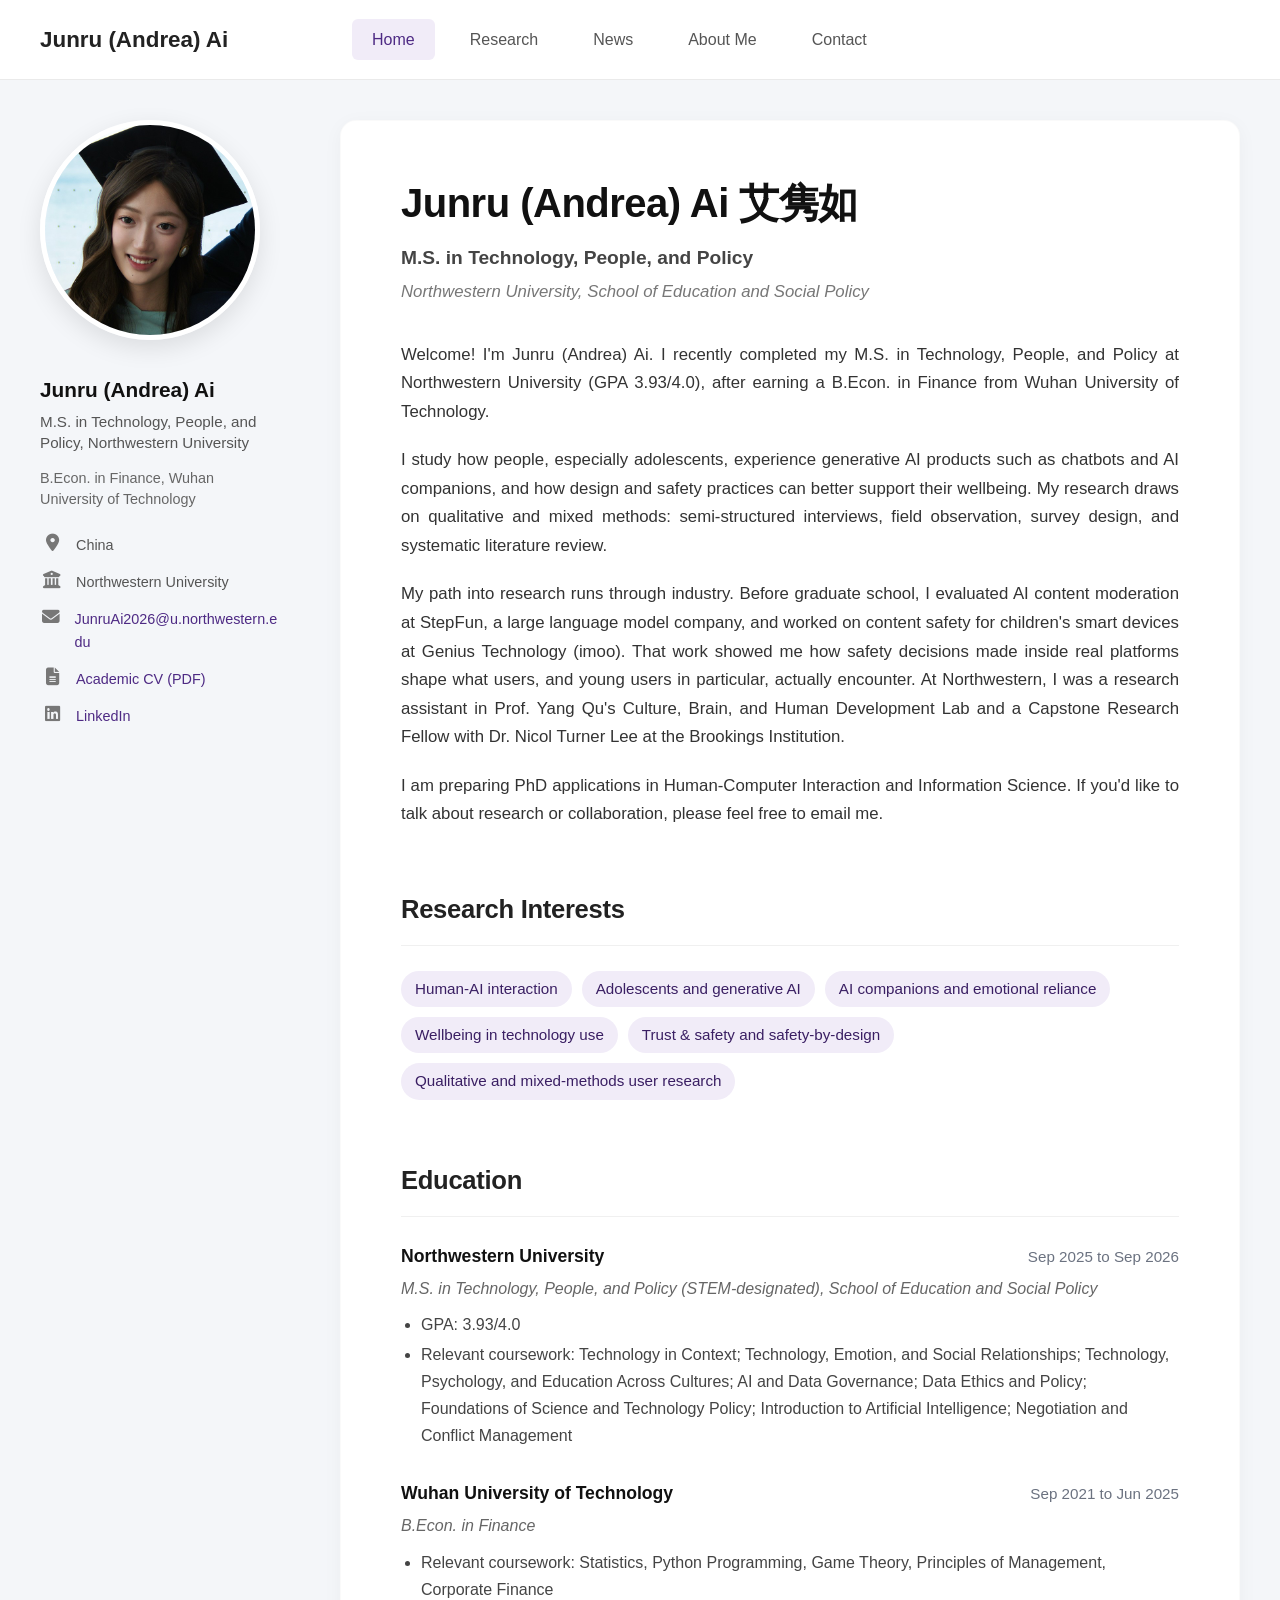
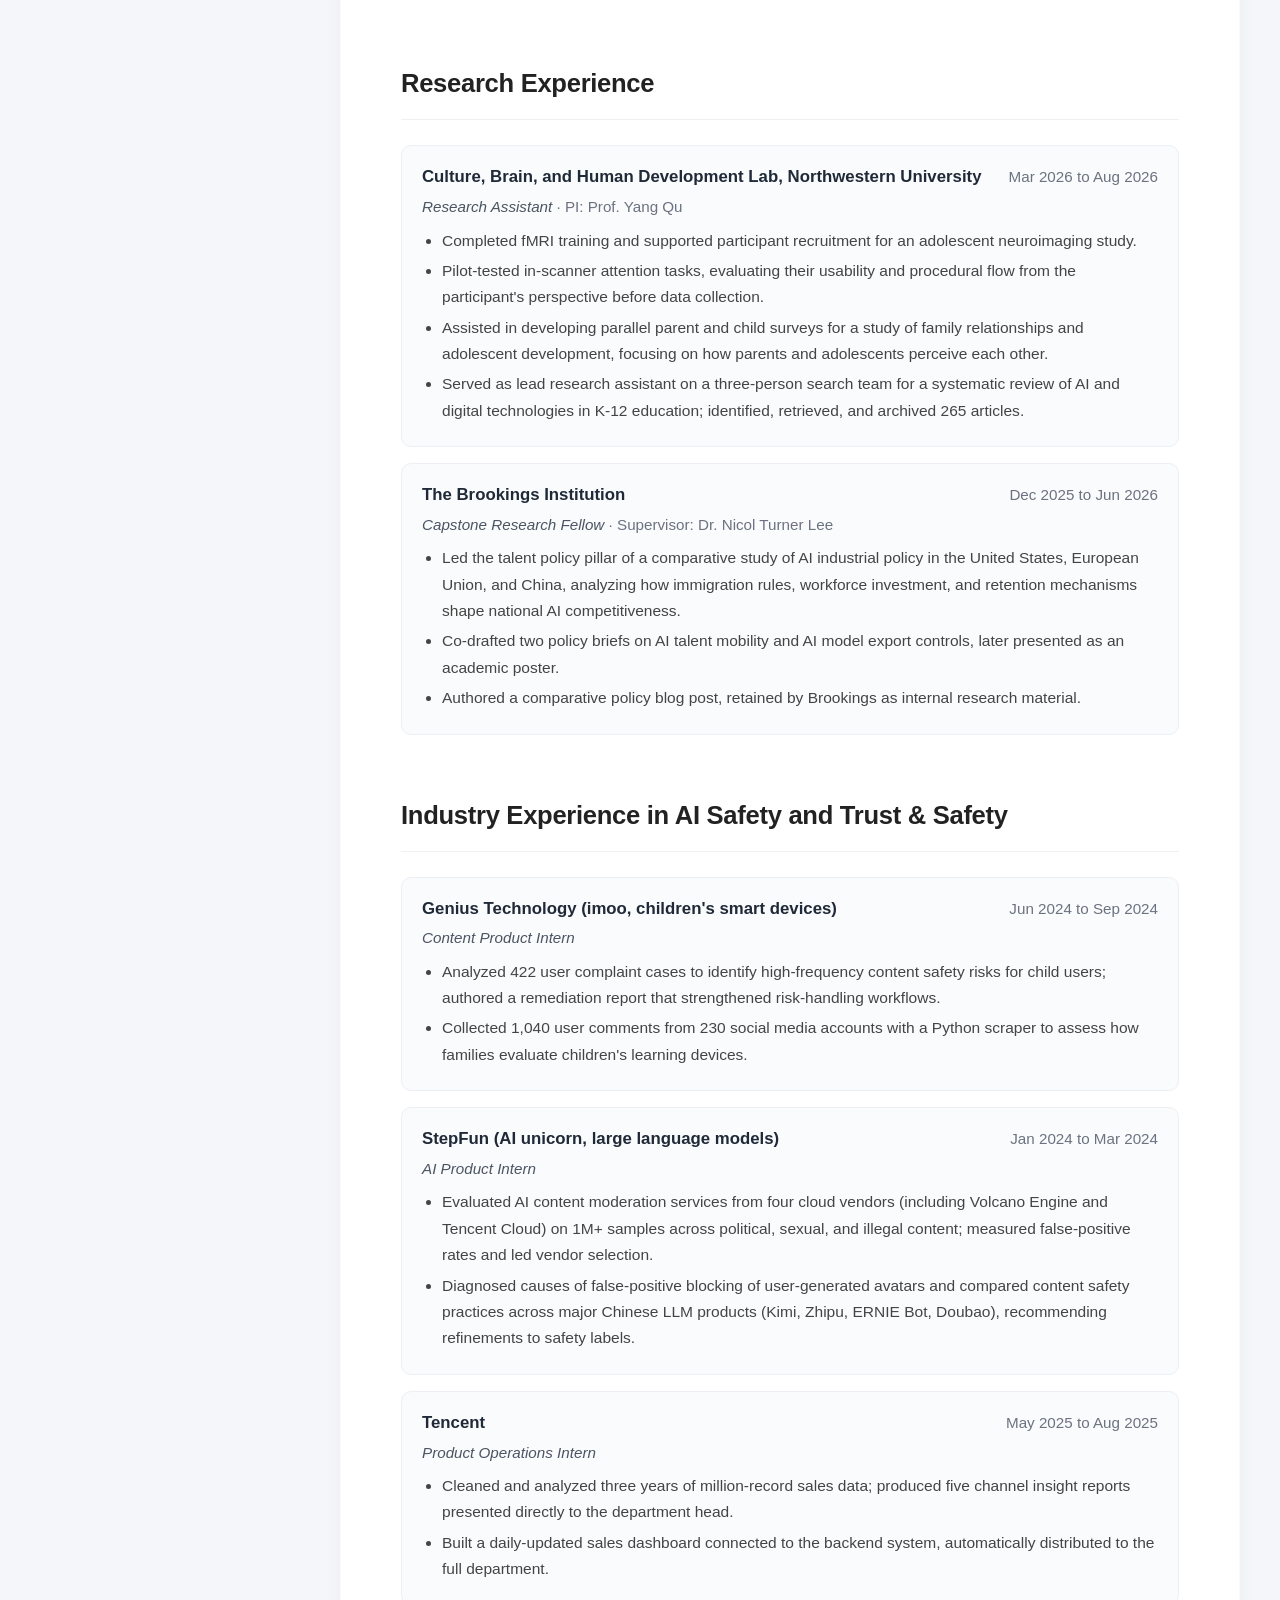
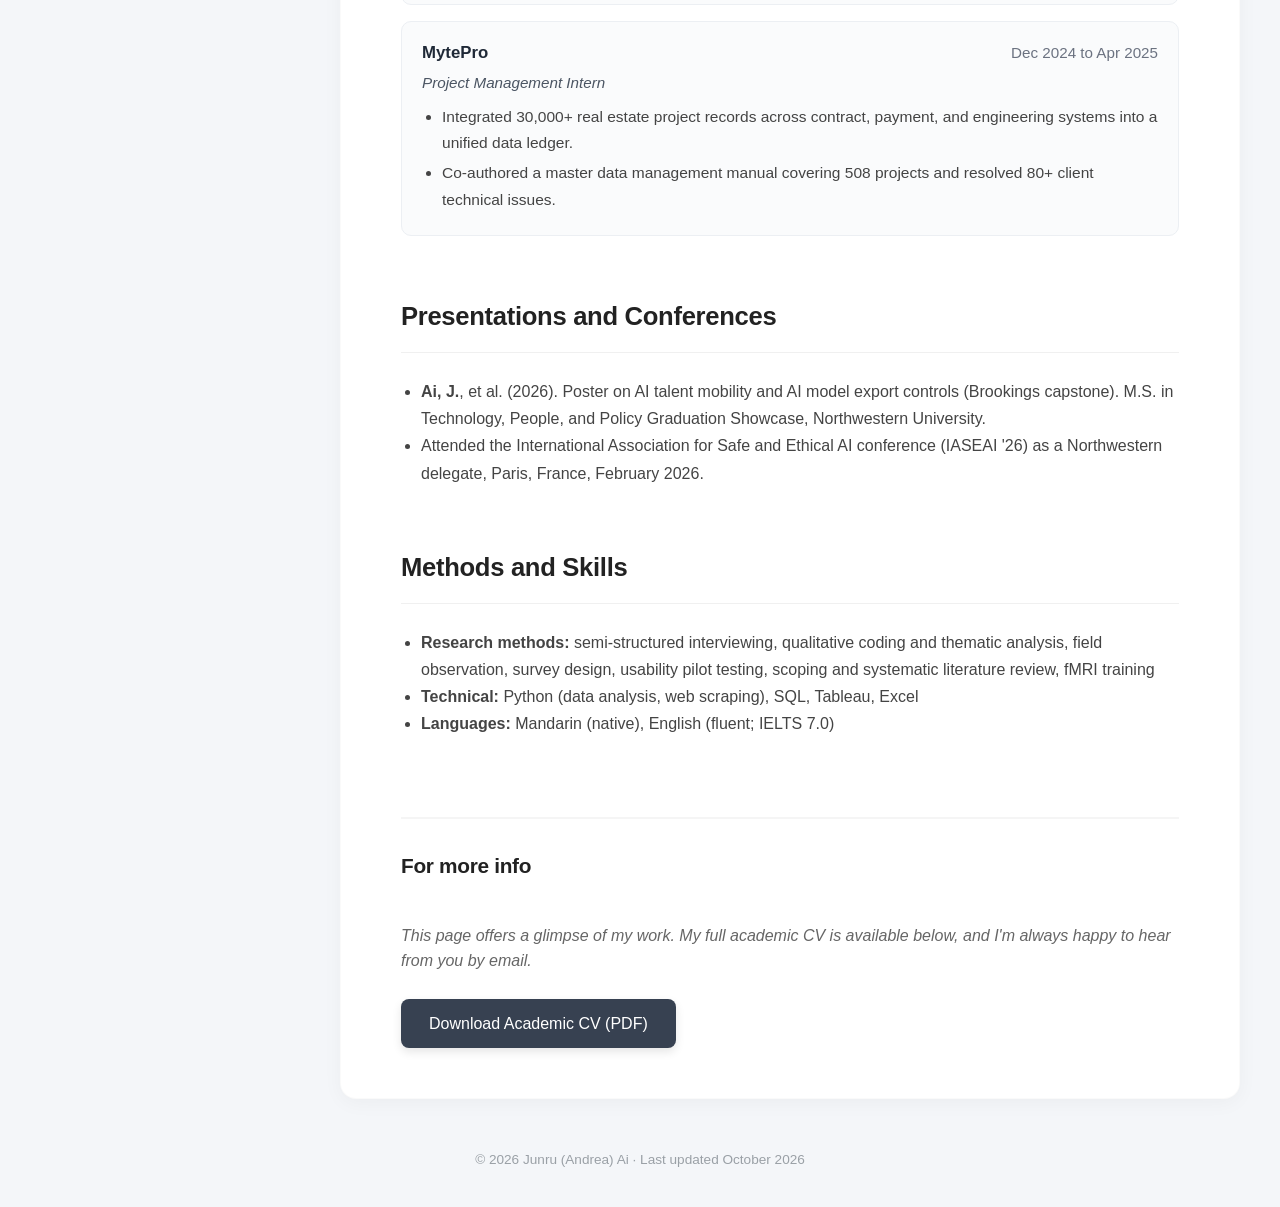
==== index.html @ 9b5dbeee "Add files via upload" ====
<!DOCTYPE html>
<html lang="en">
<head>
    <meta charset="UTF-8">
    <meta name="viewport" content="width=device-width, initial-scale=1.0">
    <title>Junru (Andrea) Ai</title>
    <meta name="description" content="Junru (Andrea) Ai: human-AI interaction, adolescents and generative AI, trust and safety. M.S., Northwestern University.">
    <link rel="icon" href="images/profile.jpg">
    <link href="https://cdnjs.cloudflare.com/ajax/libs/font-awesome/6.7.2/css/all.min.css" rel="stylesheet">
    <link rel="stylesheet" href="style.css">
</head>
<body>
    <header>
        <nav>
            <a href="index.html" class="nav-brand">Junru (Andrea) Ai</a>
            <button class="nav-toggle" type="button" aria-label="Menu" aria-expanded="false">☰</button>
            <div class="nav-links">
                <a href="index.html" class="nav-btn active">Home</a>
                <a href="research.html" class="nav-btn">Research</a>
                <a href="news.html" class="nav-btn">News</a>
                <a href="aboutme.html" class="nav-btn">About Me</a>
                <a href="contact.html" class="nav-btn">Contact</a>
            </div>
        </nav>
    </header>

    <div class="container">
        <aside class="sidebar" id="sidebar-container"></aside>

        <main class="main-content" id="home-content">
            <h1 class="main-header-name" id="home-name"></h1>
            <div class="main-header-title" id="home-title"></div>
            <div class="main-header-dept" id="home-dept"></div>
            <div class="bio-text" id="home-bio"></div>

            <h2 class="section-title" id="interests-title"></h2>
            <div id="interests-list"></div>

            <h2 class="section-title" id="edu-title"></h2>
            <ul class="content-list" id="edu-list"></ul>

            <h2 class="section-title" id="exp1-title"></h2>
            <div class="experience-compact-list" id="exp1-list"></div>

            <h2 class="section-title" id="exp2-title"></h2>
            <div class="experience-compact-list" id="exp2-list"></div>

            <h2 class="section-title" id="list1-title"></h2>
            <ul class="bullet-list" id="list1"></ul>

            <h2 class="section-title" id="list2-title"></h2>
            <ul class="bullet-list" id="list2"></ul>

            <div class="footer-section">
                <h2 class="section-title" id="footer-title" style="margin-top:0; border:none; font-size:1.3rem;"></h2>
                <p class="footer-note" id="footer-note"></p>
                <a href="#" class="btn-download" id="btn-cv" target="_blank" rel="noopener"></a>
            </div>
        </main>
    </div>
    <footer class="site-footer">© <span id="year">2026</span> Junru (Andrea) Ai · Last updated October 2026</footer>

    <script src="sidebar_data.js"></script>
    <script src="home_data.js"></script>
    <script src="main.js"></script>
</body>
</html>
---- style.css ----
:root {
    --accent: #4E2A84;        /* Northwestern purple; change here to re-theme the whole site */
    --accent-dark: #3a1f63;
    --accent-soft: #f1ecf8;
}
/* style.css */

/* --- 全局设置 --- */
* { box-sizing: border-box; margin: 0; padding: 0; }

body {
    font-family: -apple-system, BlinkMacSystemFont, "Segoe UI", Roboto, "Helvetica Neue", Arial, "PingFang SC", "Hiragino Sans GB", "Microsoft YaHei", sans-serif;
    line-height: 1.6;
    color: #333;
    background-color: #f4f6f9;
}

a { color: var(--accent); text-decoration: none; transition: color 0.2s; }
a:hover { color: var(--accent-dark); text-decoration: none; }

/* --- 顶部导航栏 --- */
header {
    background-color: rgba(255, 255, 255, 0.95);
    backdrop-filter: blur(10px);
    border-bottom: 1px solid #eaeaea;
    position: sticky;
    top: 0;
    z-index: 9999; /* ✅ 提高层级，避免手机端被内容盖住 */
    width: 100%;
    height: 80px;
    display: flex;
    align-items: center;
}

nav {
    max-width: 1450px;
    width: 100%;
    margin: 0 auto;
    padding: 0 40px;
    height: 100%;
    display: flex;
    justify-content: flex-start;
    align-items: center;
    gap: 12px;
}

/* 名字 (Logo) */
.nav-brand {
    font-weight: 700;
    font-size: 1.4rem;
    color: #222;
    cursor: pointer;
    width: 240px;
    flex-shrink: 0;
}

/* ✅ 手机端汉堡按钮（默认隐藏，移动端显示） */
.nav-toggle {
    display: none;
    margin-left: auto;
    border: 0;
    background: transparent;
    font-size: 22px;
    padding: 10px 12px;
    cursor: pointer;
    color: #333;
}

/* 导航链接组 */
.nav-links {
    display: flex;
    align-items: center;
    margin-left: 60px;
    gap: 15px;
}

.nav-btn {
    font-size: 1rem;
    color: #555;
    font-weight: 500;
    padding: 8px 20px;
    border-radius: 6px;
    transition: all 0.2s ease;
}

.nav-btn:hover, .nav-btn.active {
    color: var(--accent);
    background-color: var(--accent-soft);
}

.fa-cog { color: #999; cursor: pointer; margin-left: 20px; transition: color 0.2s; }
.fa-cog:hover { color: #555; }


/* --- 核心布局 --- */
.container {
    max-width: 1450px;
    margin: 0 auto;
    padding: 40px 40px;
    display: flex;
    gap: 60px;
    align-items: flex-start;
}

/* --- 左侧侧边栏 (Sidebar) --- */
.sidebar {
    width: 240px;
    flex-shrink: 0;
    text-align: left;

    position: sticky;
    top: 110px; /* Header(80) + 视觉间距(30) */

    height: fit-content;
}

.profile-img {
    width: 100%;
    max-width: 220px;
    aspect-ratio: 1/1;
    border-radius: 50%;
    object-fit: cover;
    margin-bottom: 25px;
    box-shadow: 0 8px 25px rgba(0,0,0,0.1);
    border: 5px solid #fff;
}

.sidebar-name { font-size: 1.3rem; font-weight: 700; color: #111; margin-bottom: 5px; }
.sidebar-title { font-size: 0.95rem; color: #555; margin-bottom: 15px; line-height: 1.4; }
.sidebar-school { font-size: 0.9rem; color: #666; margin-bottom: 25px; line-height: 1.4; }

.sidebar-info { list-style: none; font-size: 0.95rem; color: #555; }
.sidebar-info li { margin-bottom: 14px; display: flex; align-items: center; }
.sidebar-info i { width: 24px; margin-right: 12px; color: #777; text-align: center; font-size: 1.1rem; }


/* --- 右侧主要内容 (Main Content) --- */
.main-content {
    flex-grow: 1;
    max-width: 100%;

    background-color: #fff;
    padding: 50px 60px;
    border-radius: 16px;
    box-shadow: 0 4px 20px rgba(0,0,0,0.04);
    border: 1px solid rgba(0,0,0,0.02);
}

.main-header-name { font-size: 2.5rem; font-weight: 700; margin-bottom: 8px; color: #111; letter-spacing: -0.5px;}
.main-header-title { font-size: 1.2rem; font-weight: 600; color: #444; margin-bottom: 5px; }
.main-header-dept { font-style: italic; color: #777; margin-bottom: 35px; font-size: 1.05rem; }
.bio-text p { margin-bottom: 20px; text-align: justify; color: #333; font-size: 1.05rem; line-height: 1.7; }
.section-title { font-size: 1.6rem; font-weight: 700; margin-top: 60px; margin-bottom: 25px; padding-bottom: 15px; border-bottom: 1px solid #f0f0f0; color: #222; letter-spacing: -0.3px; }

/* 列表样式 */
.content-list li { margin-bottom: 30px; }
.list-header { font-weight: 700; color: #111; font-size: 1.1rem; margin-bottom: 6px; }
.list-sub { color: #666; font-style: italic; margin-bottom: 10px; font-size: 1rem;}
ul.bullet-list { list-style-type: disc; margin-left: 20px; color: #444; font-size: 1rem; line-height: 1.7; }

/* --- Publications 专属样式 --- */
.pub-grid {
    display: grid;
    grid-template-columns: 1fr;
    gap: 50px;
    margin-bottom: 50px;
}

.pub-card {
    display: block;
    background: #fff;
    border: 1px solid #f0f0f0;
    border-radius: 10px;
    overflow: hidden;
    text-decoration: none;
    color: inherit;
    transition: transform 0.3s ease, box-shadow 0.3s ease, border-color 0.3s;
    cursor: pointer;
}

.pub-card:hover {
    transform: translateY(-5px);
    box-shadow: 0 12px 30px rgba(0,0,0,0.08);
    border-color: var(--accent-soft);
}

.pub-img-wrapper {
    width: 100%;
    height: auto;
    overflow: visible;
    position: relative;
    border-bottom: 1px solid #f0f0f0;
    background-color: #f8f9fa;
}

.pub-img-wrapper img {
    width: 100%;
    height: auto;
    display: block;
    object-fit: contain;
    filter: grayscale(100%);
    transition: filter 0.4s ease;
}

.pub-card:hover .pub-img-wrapper img {
    filter: grayscale(0%);
}

.pub-img-placeholder {
    width: 100%;
    height: 100%;
    display: flex;
    align-items: center;
    justify-content: center;
    color: #8a8f98;
    font-size: 1rem;
    font-weight: 600;
    letter-spacing: 0.3px;
    border: 2px dashed #d8dee6;
    background: #f8f9fa;
}

.pub-content { padding: 30px; }
.pub-title { font-size: 1.5rem; font-weight: 700; color: #222; margin-bottom: 10px; }
.pub-card:hover .pub-title { color: var(--accent); }
.pub-meta { font-size: 1rem; color: #666; margin-bottom: 15px; font-style: italic; }
.pub-keywords { margin-top: 20px; display: flex; flex-wrap: wrap; gap: 10px; }
.keyword-tag { background-color: #f1f5f9; color: #475569; font-size: 0.9rem; padding: 6px 12px; border-radius: 6px; border: 1px solid #e2e8f0; }

.experience-compact-list {
    display: grid;
    gap: 12px;
}

.experience-compact-card {
    display: block;
    text-decoration: none;
    color: inherit;
    border: 1px solid #eceff3;
    border-radius: 10px;
    padding: 14px 16px;
    background: #fafbfc;
    transition: border-color 0.2s ease, box-shadow 0.2s ease, transform 0.2s ease;
}

.experience-compact-card:hover {
    border-color: #cfd9e5;
    box-shadow: 0 6px 16px rgba(0, 0, 0, 0.06);
    transform: translateY(-1px);
}

.experience-row-top {
    display: flex;
    align-items: baseline;
    gap: 10px;
}

.experience-lab {
    font-weight: 700;
    color: #1f2937;
}

.experience-role {
    color: #4b5563;
    font-size: 0.95rem;
}

.experience-time {
    margin-left: auto;
    color: #6b7280;
    font-size: 0.92rem;
    white-space: nowrap;
}

.experience-row-sub {
    margin-top: 6px;
    color: #6b7280;
    font-size: 0.92rem;
    line-height: 1.45;
}

.experience-row-sub-advisor {
    margin-top: 4px;
    color: #6b7280;
    font-size: 0.9rem;
}

.experience-project-link {
    color: var(--accent);
    text-decoration: none;
    border-bottom: 1px dashed #9bbfe7;
}

.experience-project-link:hover {
    color: #084b8a;
    border-bottom-color: #084b8a;
}

.experience-row-sub-advisor a {
    color: var(--accent);
    text-decoration: none;
}

.experience-row-sub-advisor a:hover {
    text-decoration: underline;
}

/* Research 页面 */
.project-block { margin-bottom: 50px; border: 1px solid #f0f0f0; padding: 30px; border-radius: 12px; background: #fafafa;}
.proj-title { font-size: 1.4rem; font-weight: 700; color: #222; margin-bottom: 8px; }
.proj-desc p { font-size: 1rem; }

/* Footer */
.footer-section { margin-top: 80px; padding-top: 30px; border-top: 2px solid #f5f5f5; }
.footer-note { font-style: italic; color: #666; margin-bottom: 25px; font-size: 1rem; }
.btn-download { display: inline-block; background-color: #374151; color: #fff; padding: 12px 28px; border-radius: 8px; font-weight: 500; font-size: 1rem; box-shadow: 0 4px 10px rgba(0,0,0,0.1); }
.btn-download:hover { background-color: #1f2937; transform: translateY(-2px); color: #fff; }

/* ===========================
   ✅ 手机/平板适配（关键修复）
   =========================== */
@media (max-width: 1000px) {

    /* ✅ header/nav 不要固定高度，否则菜单展开会溢出压住正文 */
    header { height: auto; }
    nav {
        padding: 10px 16px;
        height: auto;
        position: relative;     /* 给 dropdown 做定位 */
        flex-wrap: nowrap;
    }

    /* 页面从左右两列改成上下 */
    .container {
        flex-direction: column;
        gap: 24px;
        padding: 18px 16px;
    }

    .sidebar {
        width: 100%;
        text-align: center;
        position: static;
        top: auto;
    }

    .profile-img { margin-left: auto; margin-right: auto; }
    .main-content { padding: 22px 18px; }

    /* ✅ 手机端显示汉堡按钮 */
    .nav-brand { width: auto; }
    .nav-toggle {
        display: inline-flex;
        margin-left: auto;
    }

    /* ✅ 下拉菜单：默认隐藏；展开时作为 dropdown 出现（有白底，不透明） */
    .nav-links {
        display: none;
        position: absolute;
        top: 100%;              /* 紧贴 nav 底部 */
        left: 0;
        right: 0;

        background: rgba(255, 255, 255, 0.98);  /* ✅ 不透明白底 */
        backdrop-filter: blur(10px);

        border-bottom: 1px solid #eaeaea;
        box-shadow: 0 12px 30px rgba(0,0,0,0.08);

        margin-left: 0;
        padding: 10px 12px 14px;

        flex-direction: column;
        align-items: stretch;
        gap: 8px;

        z-index: 9999;          /* ✅ 确保盖在内容上 */
    }

    .nav-btn {
        display: block;
        padding: 10px 12px;
        border-radius: 10px;
    }

    /* ✅ 打开状态 */
    nav.nav-open .nav-links {
        display: flex;
    }
}

/* ===========================
   Additions for Junru's sites
   =========================== */
html { overflow-x: hidden; }
.sidebar-info li { align-items: flex-start; }
.sidebar-info a { word-break: break-word; }

/* Research interests as chips */
#interests-list { display: flex; flex-wrap: wrap; gap: 10px; }
.interest-chip { background: var(--accent-soft); color: var(--accent-dark); padding: 6px 14px; border-radius: 999px; font-size: 0.95rem; font-weight: 500; }

/* Education rows */
.content-list { list-style: none; }
.list-header-row { display: flex; justify-content: space-between; gap: 16px; align-items: baseline; flex-wrap: wrap; }
.list-period, .experience-time { color: #6b7280; font-size: 0.95rem; white-space: nowrap; }

/* Experience cards with bullets */
.experience-compact-list { gap: 16px; }
.experience-compact-card { padding: 18px 20px; }
.experience-compact-card:hover { transform: none; }
.experience-row-top { justify-content: space-between; flex-wrap: wrap; }
.experience-lab { font-size: 1.05rem; }
.experience-role { display: block; margin: 4px 0 8px; font-style: italic; }
.experience-sup { font-style: normal; color: #6b7280; }
.experience-compact-card ul.bullet-list { font-size: 0.97rem; }
.experience-compact-card ul.bullet-list li { margin-bottom: 4px; }

/* Research cards without detail pages */
.pub-grid { gap: 24px; }
.pub-card.static { cursor: default; }
.pub-card.static:hover { transform: none; box-shadow: 0 6px 18px rgba(0,0,0,0.05); }
.pub-card.static:hover .pub-title { color: #222; }
.pub-content { padding: 26px 28px; }
.pub-title { font-size: 1.25rem; line-height: 1.4; }
.pub-type { display: inline-block; font-size: 0.78rem; font-weight: 700; letter-spacing: 0.06em; text-transform: uppercase; color: var(--accent); margin-bottom: 8px; }
.pub-meta { margin-bottom: 12px; }
.pub-card ul.bullet-list { font-size: 0.98rem; }
.pub-keywords { margin-top: 16px; }
.pub-intro { color: #555; margin-bottom: 26px; line-height: 1.7; }

/* News */
.news-year { font-size: 1.4rem; font-weight: 800; color: #222; margin: 26px 0 8px; }
.news-year-block:first-child .news-year { margin-top: 0; }
.news-list { list-style: none; border-left: 2px solid var(--accent-soft); margin-left: 4px; }
.news-list li { display: grid; grid-template-columns: 76px 1fr; gap: 12px; padding: 8px 0 8px 18px; line-height: 1.7; color: #333; }
.news-date { font-weight: 700; color: var(--accent); white-space: nowrap; }

/* About */
.about-intro p { margin: 0 0 12px; line-height: 1.85; color: #444; }
.about-section { margin-top: 30px; }
.about-section h3 { font-size: 1.2rem; color: #222; margin: 0 0 10px; border-left: 4px solid var(--accent); padding-left: 10px; }
.about-desc { margin: 0 0 14px; color: #444; line-height: 1.8; }
.media-grid { display: grid; grid-template-columns: repeat(2, minmax(0, 1fr)); gap: 16px; }
.media-grid.single { grid-template-columns: minmax(0, 1fr); max-width: 640px; }
.media-block { margin: 0; }
.media-visual { aspect-ratio: 4 / 3; overflow: hidden; border-radius: 10px; background: #eee; }
.media-visual img { width: 100%; height: 100%; object-fit: cover; display: block; }
.media-title { margin-top: 8px; font-size: 0.92rem; color: #666; }

/* Contact */
.contact-intro p { margin: 0 0 10px; line-height: 1.85; color: #444; }
.contact-list { display: flex; flex-direction: column; gap: 6px; margin-top: 14px; }
.contact-row { display: grid; grid-template-columns: 22px 110px minmax(0, 1fr) auto; gap: 10px; align-items: baseline; padding: 6px 0; }
.contact-row i { color: #555; }
.contact-label { font-weight: 700; color: #222; }
.contact-value { color: #444; word-break: break-word; }
.contact-note { margin-left: 8px; font-size: 0.9rem; color: #777; font-style: italic; }
.copy-btn { border: 0; background: transparent; color: var(--accent); cursor: pointer; font-size: 0.95rem; font-weight: 600; }
.copy-btn:hover { text-decoration: underline; }
.contact-footer { margin-top: 18px; color: #555; line-height: 1.8; }

/* Site footer */
.site-footer { text-align: center; color: #9aa0a6; font-size: 0.85rem; padding: 10px 16px 36px; }

@media (max-width: 1000px) {
    .main-header-name { font-size: 2rem; }
    .section-title { margin-top: 44px; font-size: 1.4rem; }
    .bio-text p { text-align: left; }
    .sidebar-info { display: inline-block; text-align: left; }
    .profile-img { max-width: 180px; }
}
@media (max-width: 640px) {
    .media-grid { grid-template-columns: minmax(0, 1fr); }
    .news-list li { grid-template-columns: 1fr; gap: 0; }
    .contact-row { grid-template-columns: 22px minmax(0, 1fr) auto; }
    .contact-label { display: none; }
    .pub-content { padding: 20px; }
    .experience-compact-card { padding: 14px 14px; }
}
.content-list ul li { margin-bottom: 2px; }
.sidebar-info li { font-size: 0.9rem; }
.name-alt { white-space: nowrap; }
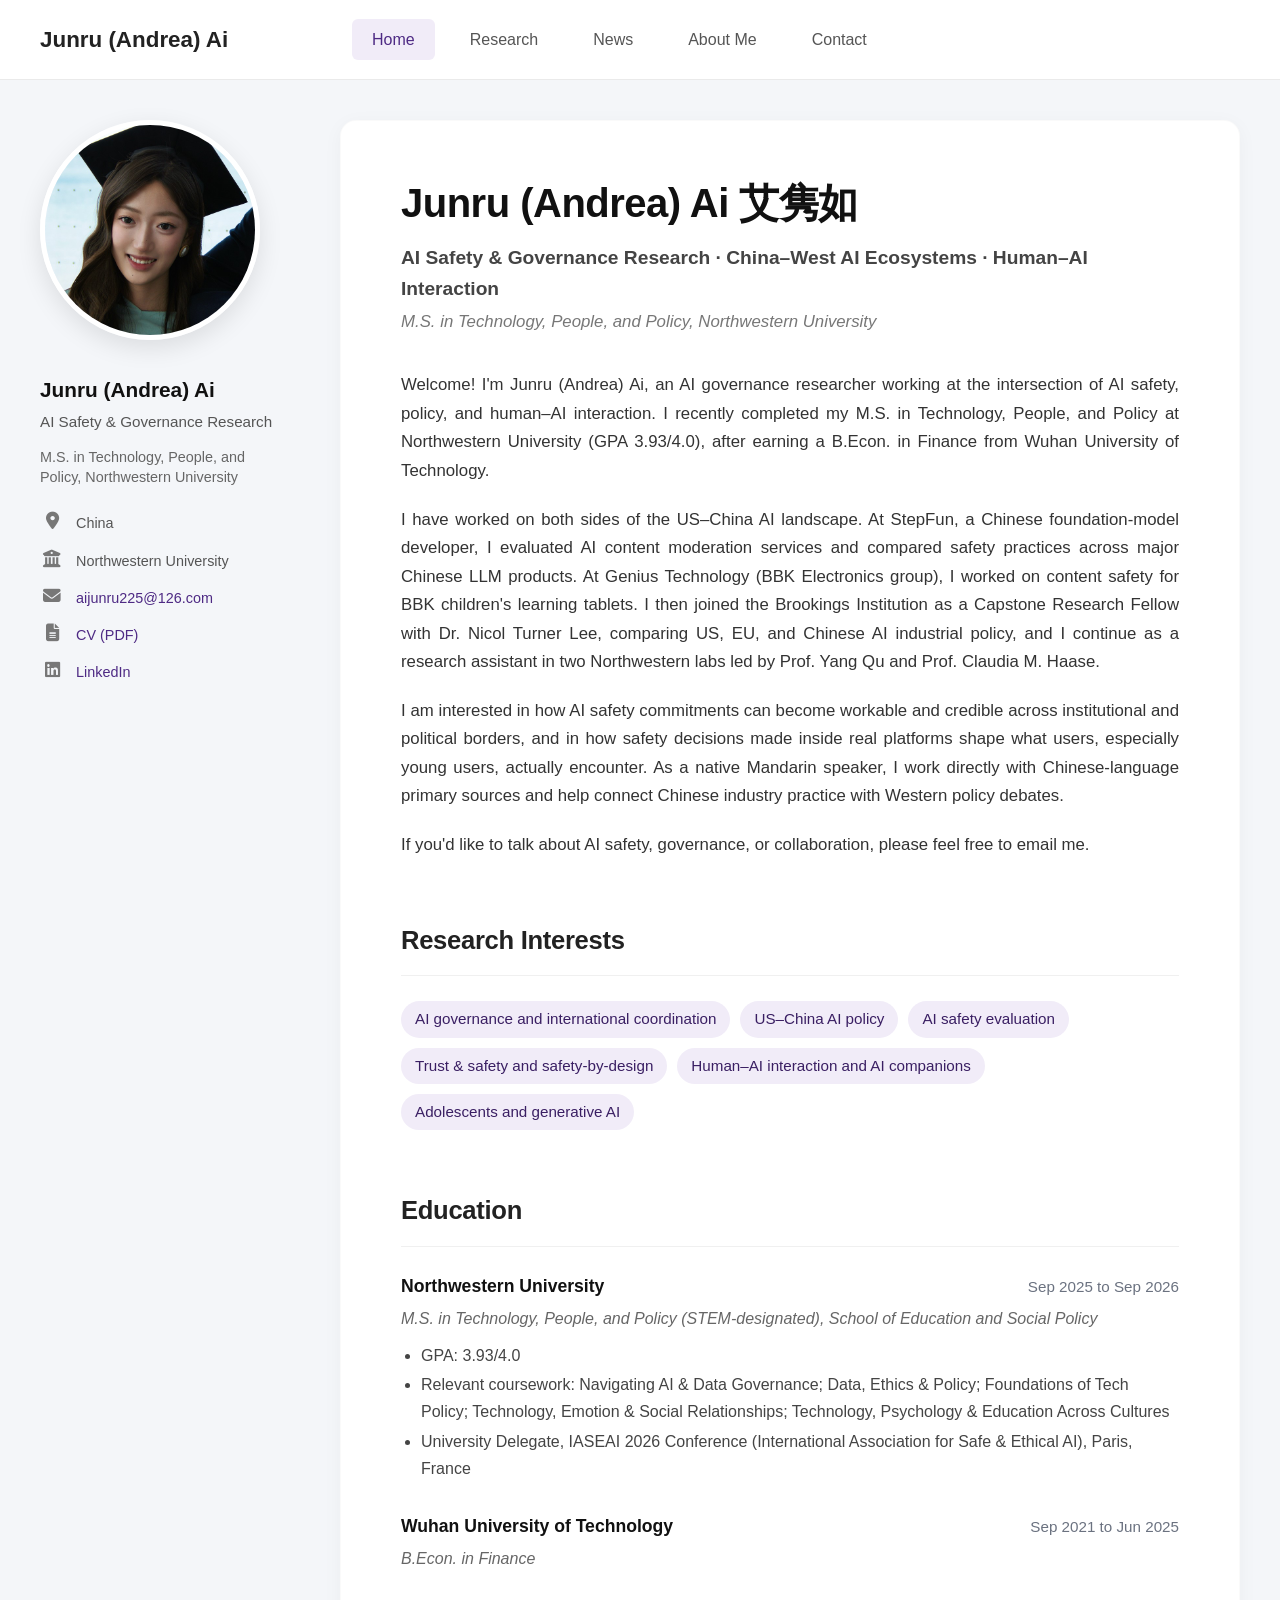
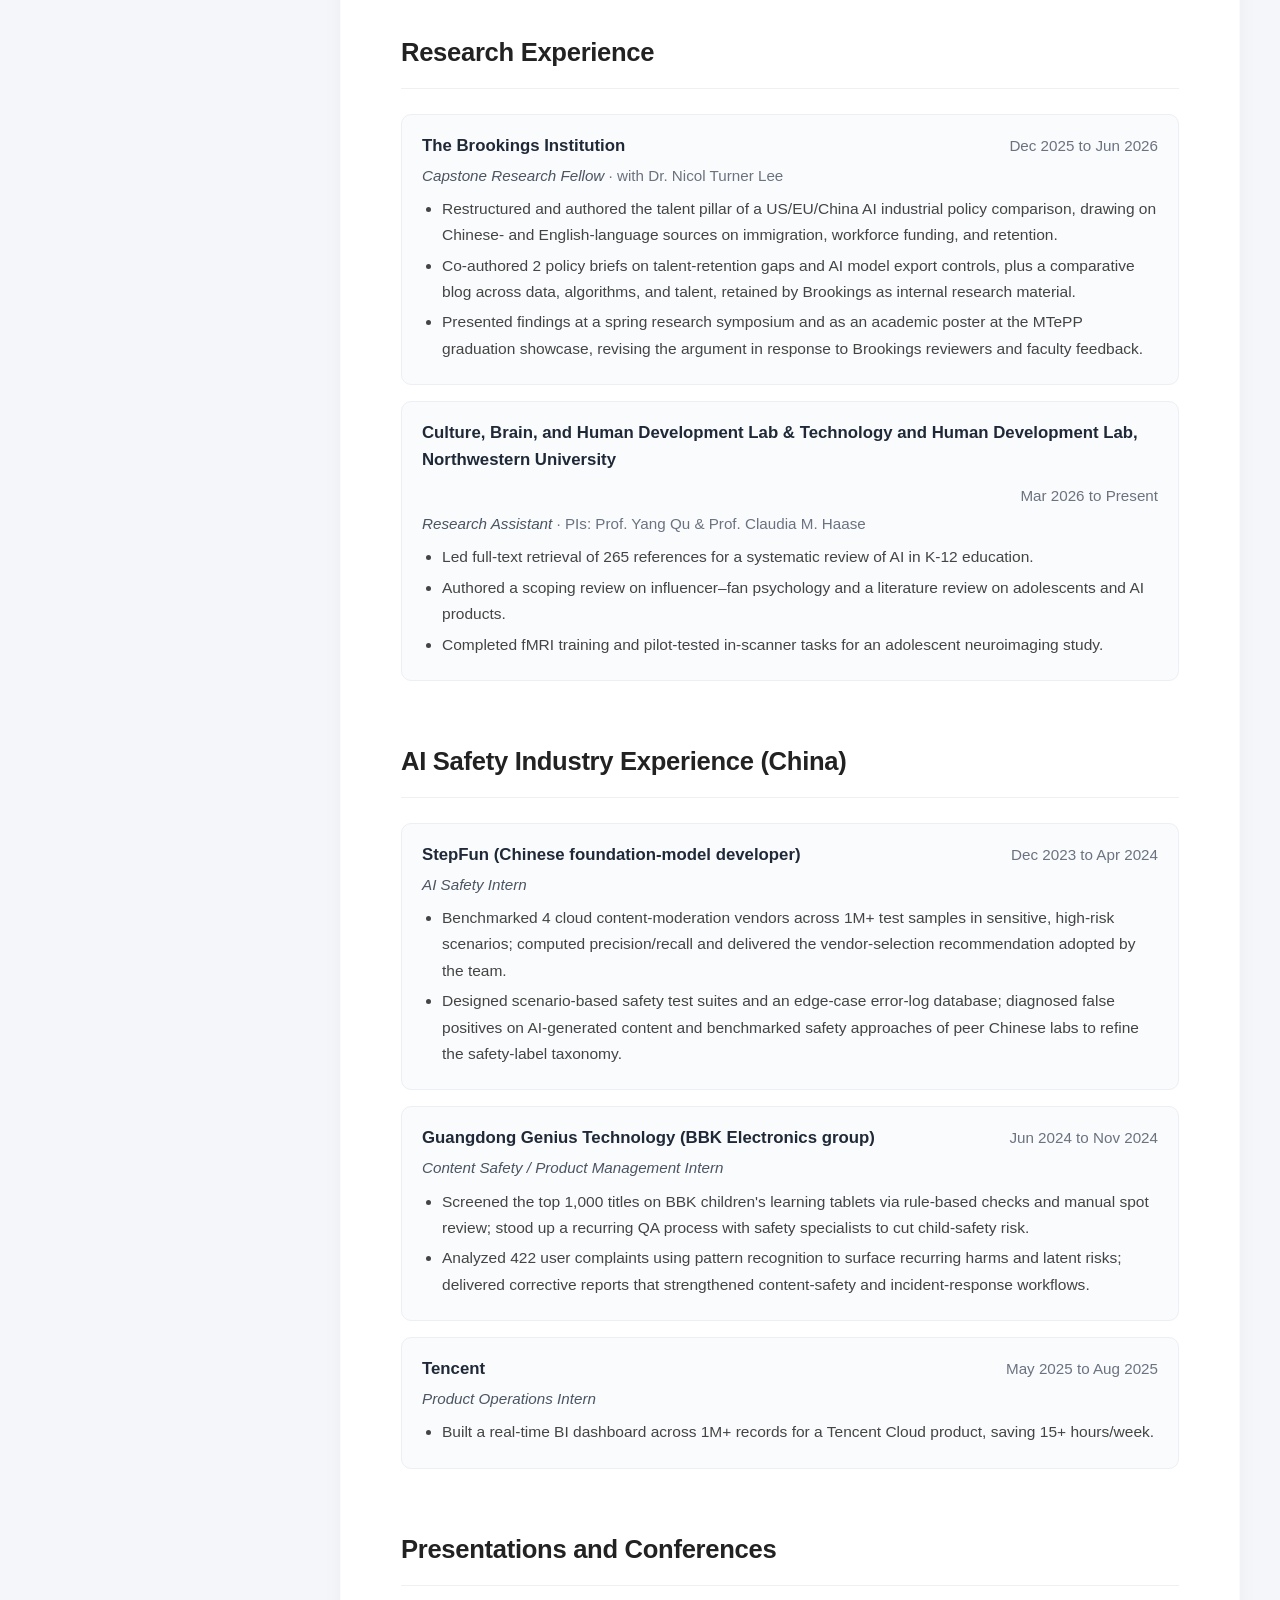
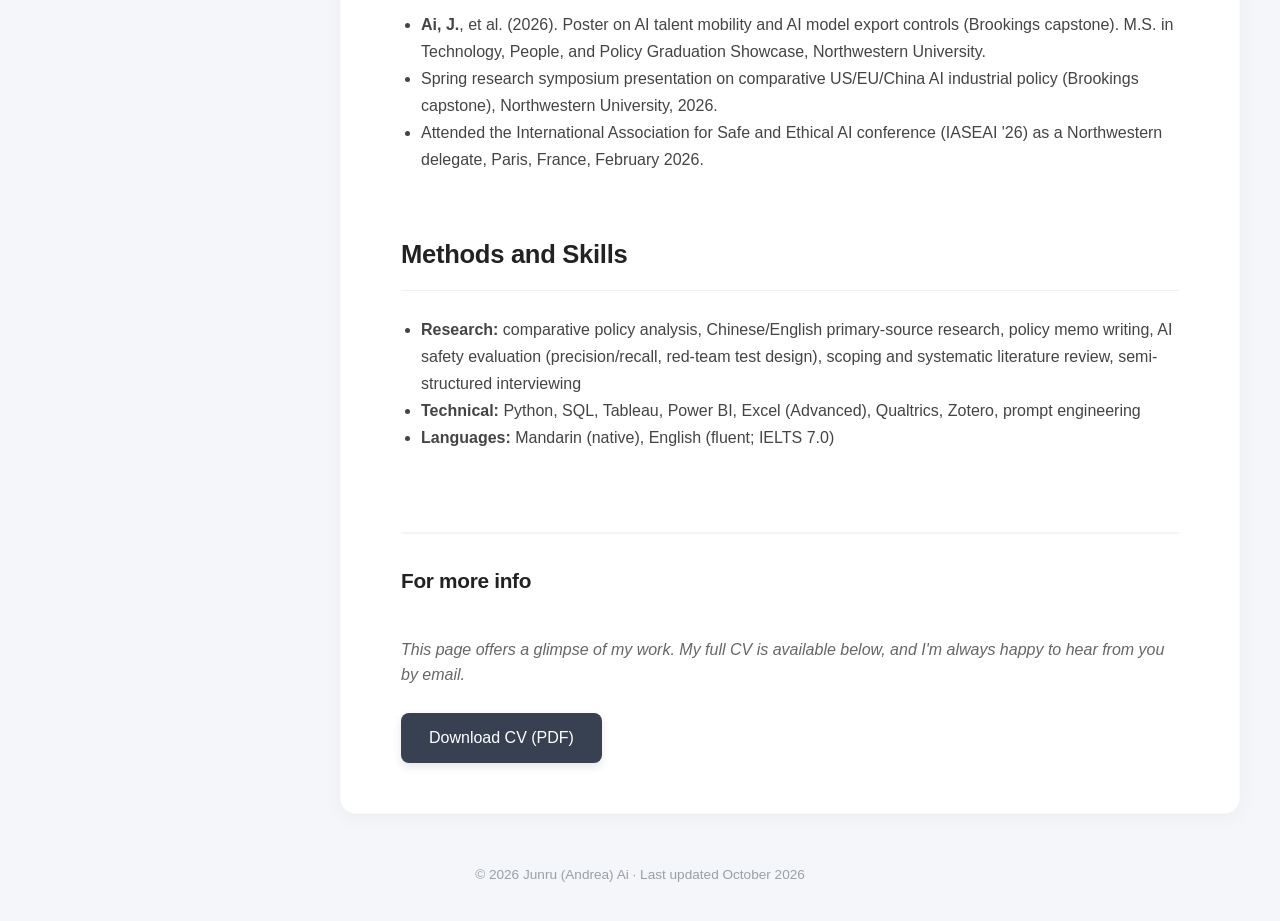
==== commit 609e243b: "Add files via upload" ====
--- a/index.html
+++ b/index.html
@@ -4,7 +4,7 @@
     <meta charset="UTF-8">
     <meta name="viewport" content="width=device-width, initial-scale=1.0">
     <title>Junru (Andrea) Ai</title>
-    <meta name="description" content="Junru (Andrea) Ai: human-AI interaction, adolescents and generative AI, trust and safety. M.S., Northwestern University.">
+    <meta name="description" content="Junru (Andrea) Ai: AI safety and governance research, China and Western AI ecosystems, human-AI interaction. M.S., Northwestern University.">
     <link rel="icon" href="images/profile.jpg">
     <link href="https://cdnjs.cloudflare.com/ajax/libs/font-awesome/6.7.2/css/all.min.css" rel="stylesheet">
     <link rel="stylesheet" href="style.css">
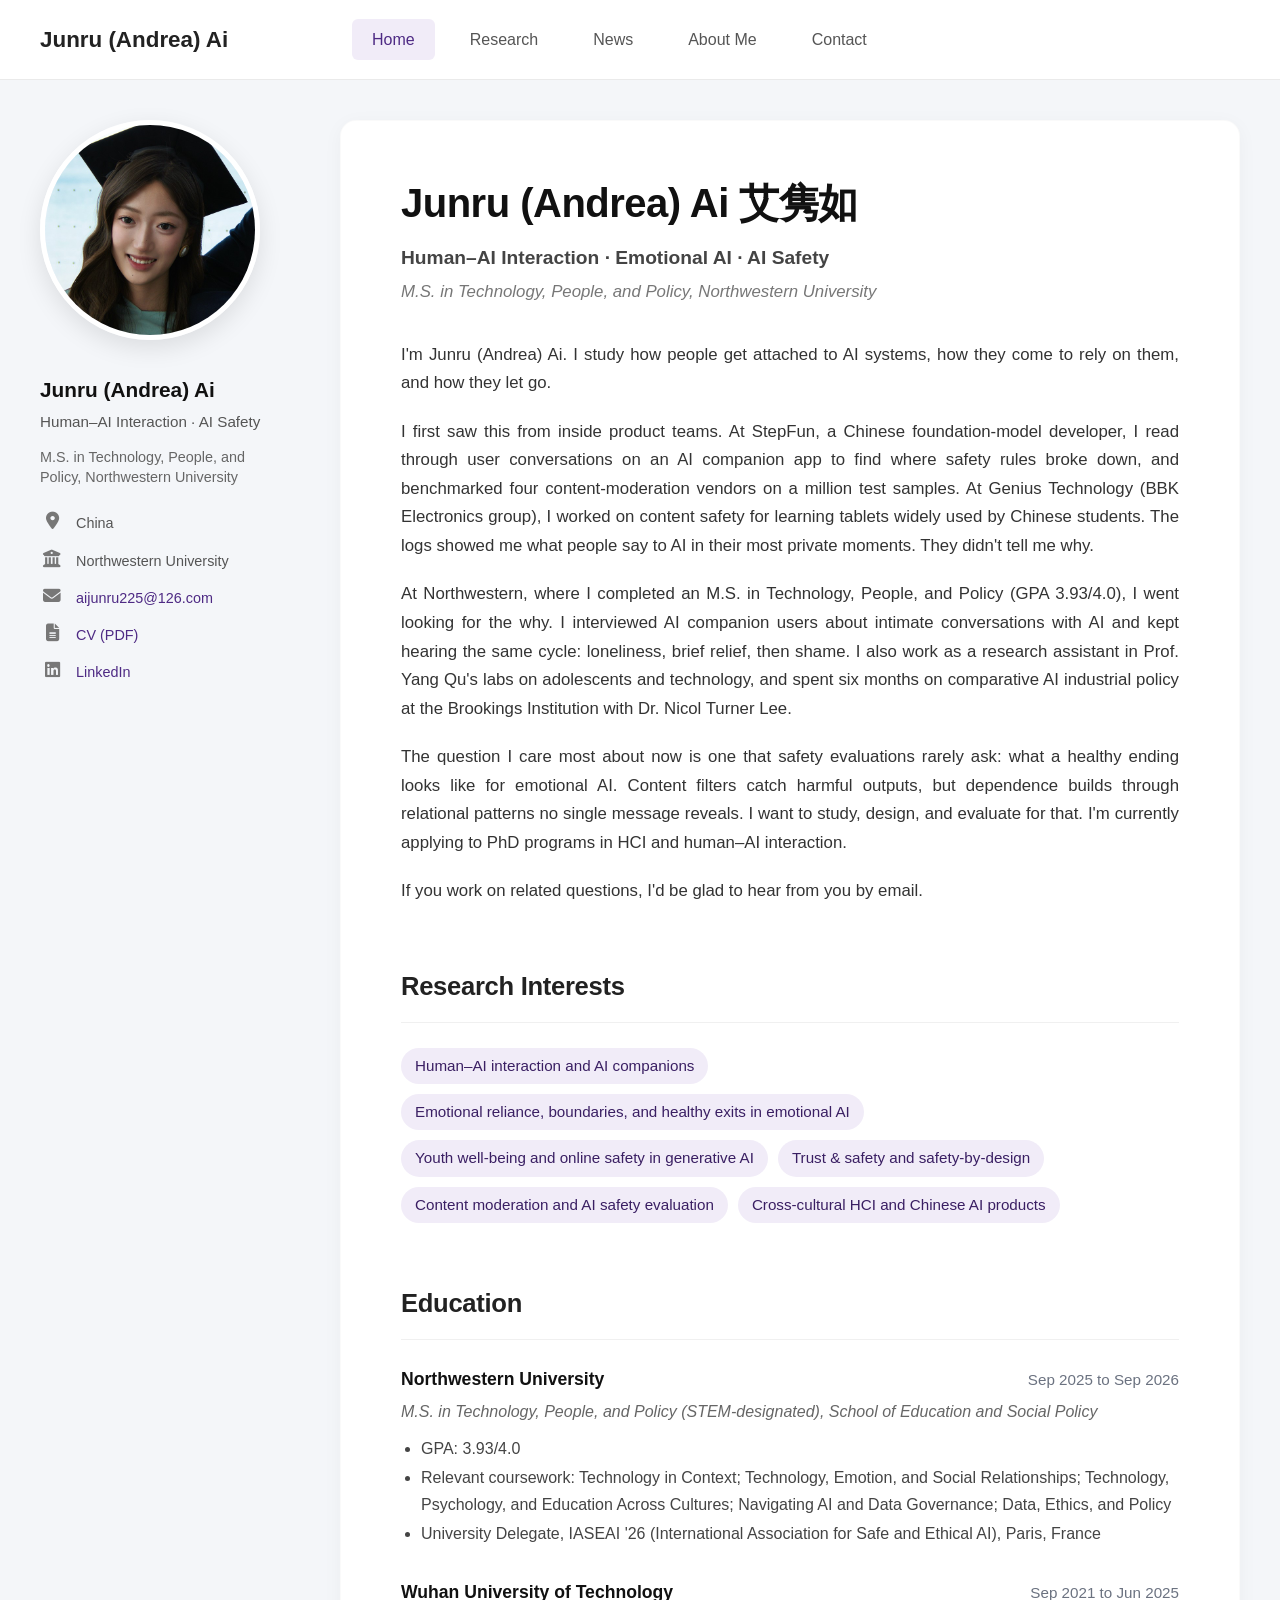
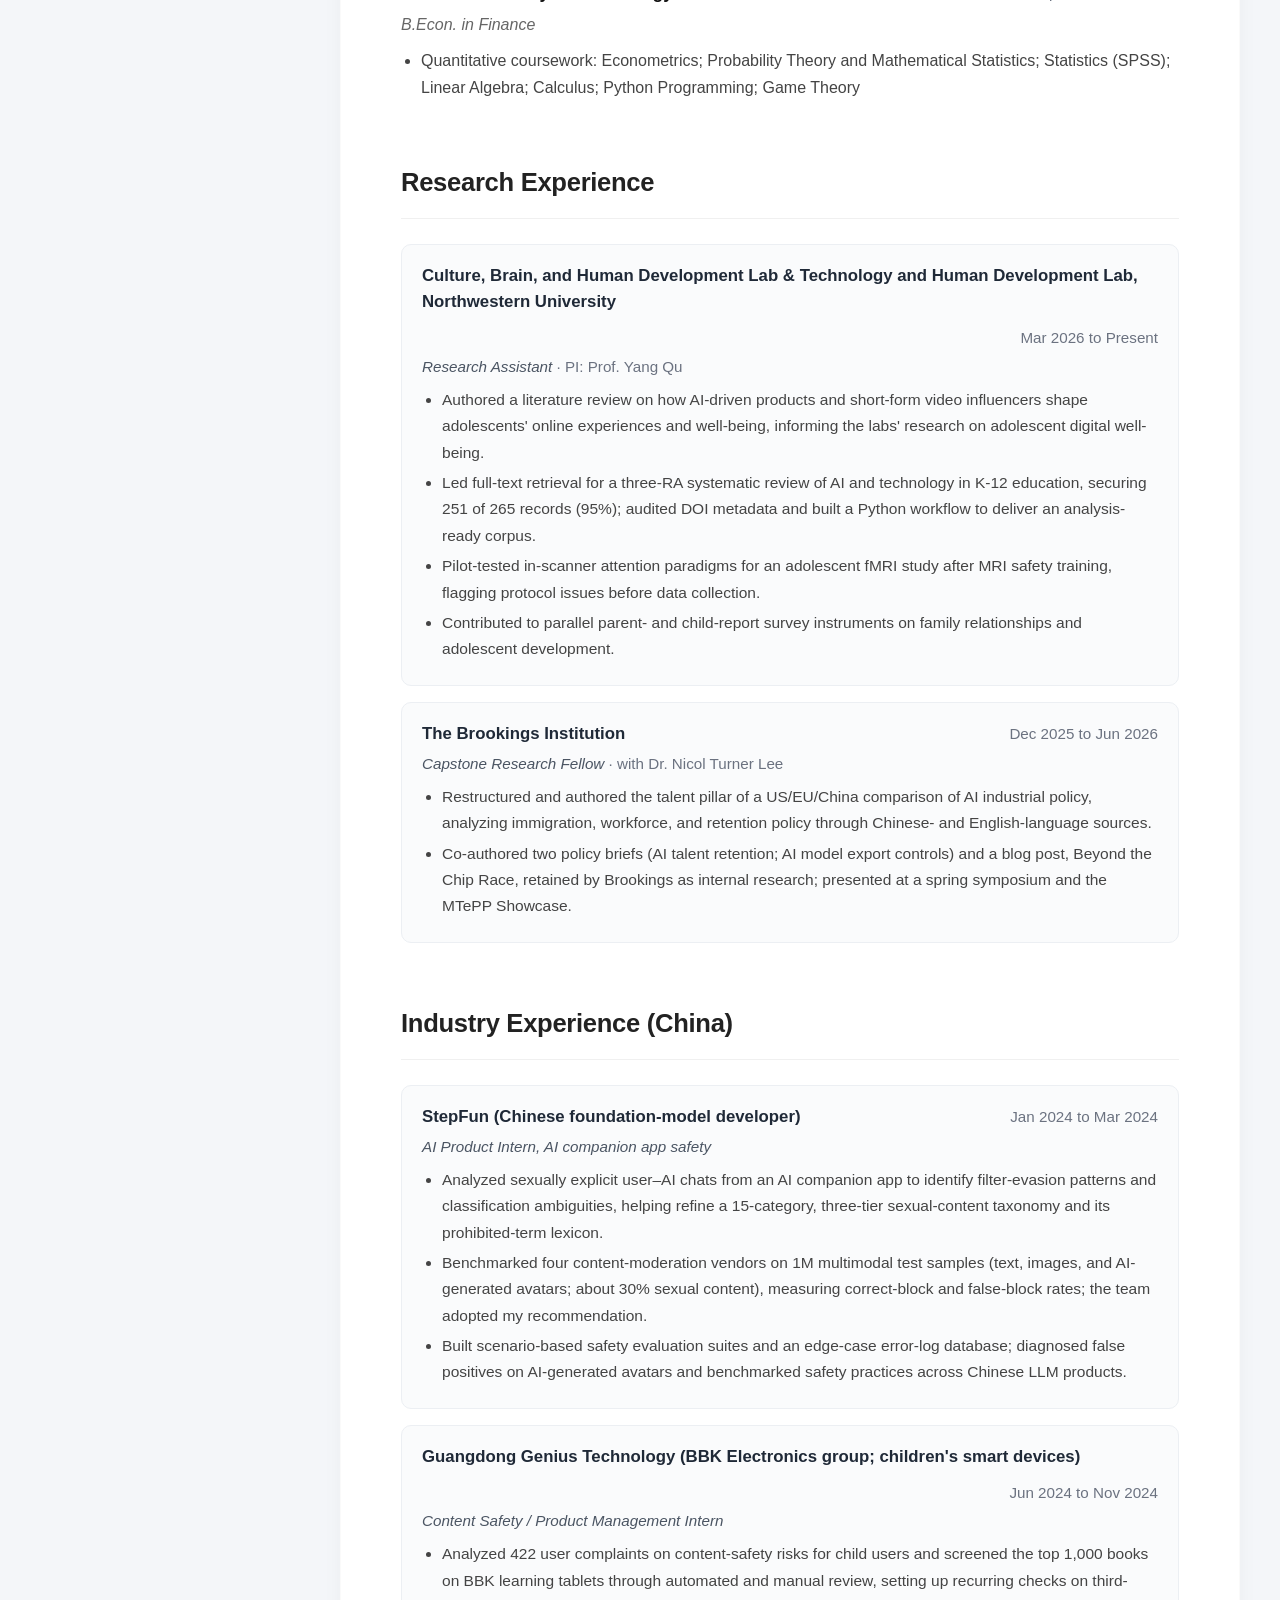
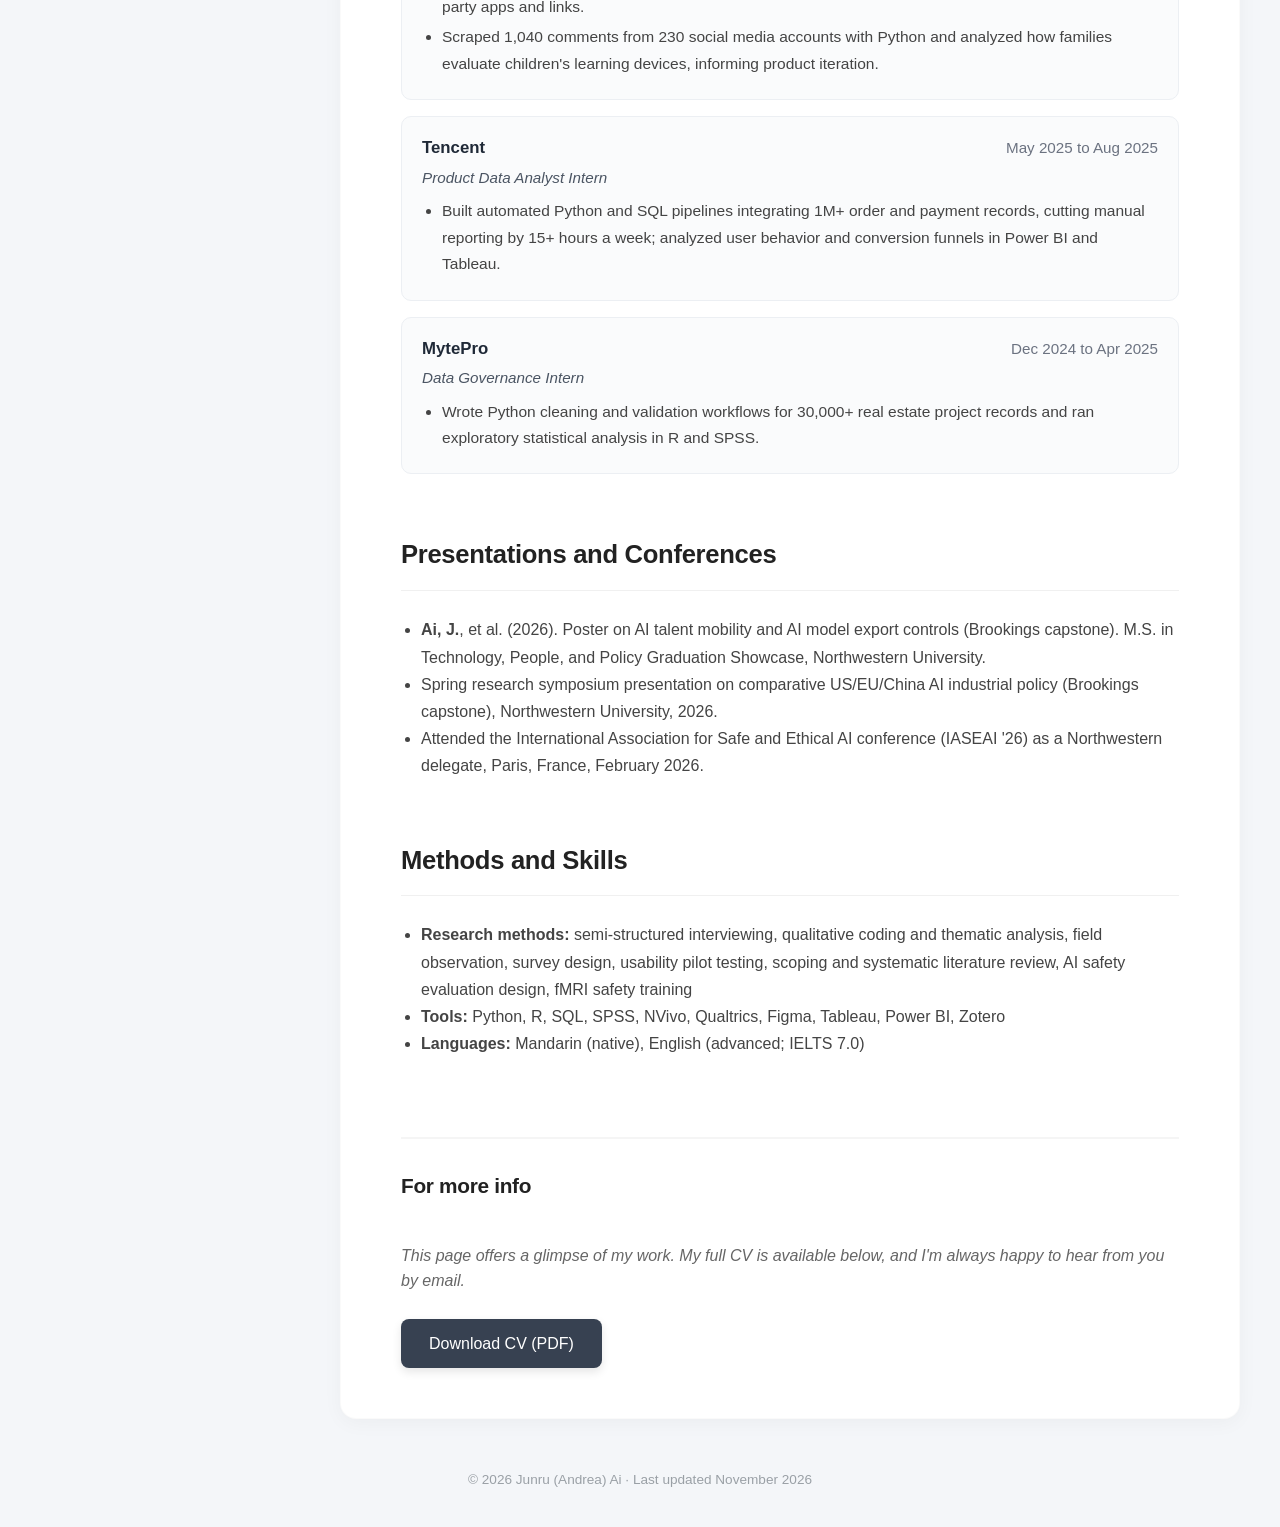
==== commit 281d348c: "Add files via upload" ====
--- a/index.html
+++ b/index.html
@@ -4,7 +4,7 @@
     <meta charset="UTF-8">
     <meta name="viewport" content="width=device-width, initial-scale=1.0">
     <title>Junru (Andrea) Ai</title>
-    <meta name="description" content="Junru (Andrea) Ai: AI safety and governance research, China and Western AI ecosystems, human-AI interaction. M.S., Northwestern University.">
+    <meta name="description" content="Junru (Andrea) Ai: human-AI interaction, emotional AI, and AI safety. How people attach to, rely on, and disengage from AI. M.S., Northwestern University.">
     <link rel="icon" href="images/profile.jpg">
     <link href="https://cdnjs.cloudflare.com/ajax/libs/font-awesome/6.7.2/css/all.min.css" rel="stylesheet">
     <link rel="stylesheet" href="style.css">
@@ -58,7 +58,7 @@
             </div>
         </main>
     </div>
-    <footer class="site-footer">© <span id="year">2026</span> Junru (Andrea) Ai · Last updated October 2026</footer>
+    <footer class="site-footer">© <span id="year">2026</span> Junru (Andrea) Ai · Last updated November 2026</footer>
 
     <script src="sidebar_data.js"></script>
     <script src="home_data.js"></script>
